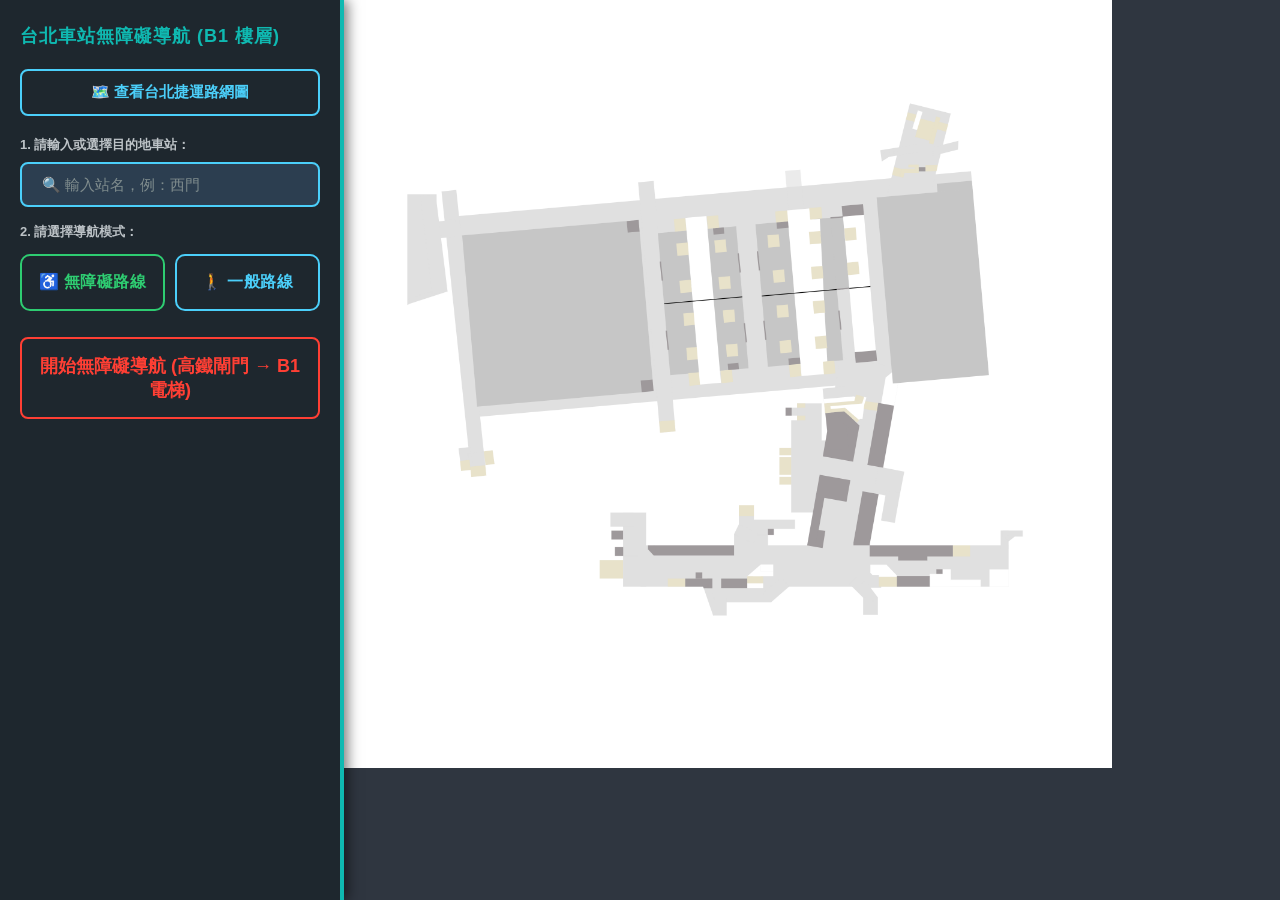
==== index.html @ f5178d15 "Add files via upload" ====
<!DOCTYPE html>
<html lang="zh-TW">
<head>
    <meta charset="UTF-8">
    <meta name="viewport" content="width=device-width, initial-scale=1.0">
    <title>台北車站無障礙導航 - finalfriday</title>
    <link rel="stylesheet" href="style.css">
</head>
<body>
    <div id="app">
        <div id="controls">
            <h2 class="sys-title">台北車站無障礙導航 (<span id="current-floor-display">B1 樓層</span>)</h2>
            
            <div class="control-group" style="margin-bottom: 20px;">
                <button class="btn" style="width: 100%; border-color: #4bcffa; color: #4bcffa;" onclick="openMapModal()">
                    🗺️ 查看台北捷運路網圖
                </button>
            </div>

            <div class="control-group">
                <label for="station-input">1. 請輸入或選擇目的地車站：</label>
                <div class="search-wrapper">
                    <input 
                        id="station-input" 
                        class="btn station-input" 
                        type="text" 
                        placeholder="🔍 輸入站名，例：西門" 
                        autocomplete="off"
                        oninput="filterStations(this.value)"
                        onfocus="showDropdown()"
                    />
                    <div id="station-dropdown" class="station-dropdown"></div>
                </div>
                <!-- 自動判斷方向顯示 -->
                <div id="direction-badge" class="direction-badge" style="display:none;"></div>
            </div>

            <div class="control-group">
                <label for="route-type">2. 請選擇導航模式：</label>
                <div class="btn-group">
                <button id="btn-accessible" class="btn mode-btn" onclick="setMode('accessible')">♿ 無障礙路線</button>
                <button id="btn-general" class="btn mode-btn" onclick="setMode('general')">🚶 一般路線</button>
                </div>
            </div>  

            <button id="main-nav-btn" class="btn nav-btn" onclick="startNav()">開始無障礙導航 (高鐵閘門 → B1 電梯)</button>

            <div id="next-floor-container" style="display: none; margin-top: 15px;"></div>
        </div>

        <div id="viewport">
            <div id="map-wrapper">
                <img id="map-img" src="taipei_b1.png" alt="台北車站地圖">
                <svg id="svg-layer">
                    <path id="route-path" d="" fill="none" stroke-width="20" stroke-linecap="round" stroke-linejoin="round"/>
                </svg>
            </div>
        </div>
    </div>

    <div id="mapModal" class="modal" onclick="closeMapModal()">
        <span class="modal-close">&times;</span>
        <img src="https://web.metro.taipei/pages/assets/images/routemap2023n.png" alt="捷運圖放大">
    </div>

    <script src="script.js"></script>
</body>
</html>
---- style.css ----
/* 基礎設定 */
body { margin: 0; background: #121212; color: #ecf0f1; font-family: 'Helvetica Neue', Helvetica, Arial, sans-serif; }

/* 左右排版：sidebar + map */
#app { display: flex; flex-direction: row; height: 100vh; overflow: hidden; }

/* 左側控制面板 */
#controls { 
    width: 300px;
    min-width: 300px;
    padding: 24px 20px; 
    background: #1e272e; 
    border-right: 4px solid #0fb9b1; 
    box-shadow: 4px 0 12px rgba(0,0,0,0.5); 
    z-index: 10;
    overflow-y: auto;
    display: flex;
    flex-direction: column;
}
.sys-title { margin: 0 0 20px 0; font-size: 18px; color: #0fb9b1; letter-spacing: 1px; line-height: 1.4; }
.control-group { margin-bottom: 16px; display: flex; flex-direction: column; gap: 8px; }
.control-group label { font-size: 13px; font-weight: bold; color: #bdc3c7; }
.btn-group { display: flex; gap: 12px; }

/* 按鍵質感邊框與特效 */
.btn { 
    padding: 12px 20px; 
    background: transparent; 
    border: 2px solid #4bcffa; 
    color: #4bcffa; 
    border-radius: 8px; 
    cursor: pointer; 
    font-size: 15px;
    font-weight: bold; 
    transition: all 0.3s ease;
}
.btn:hover { background: rgba(75, 207, 250, 0.1); }
.btn.active { background: #4bcffa; color: #1e272e; box-shadow: 0 0 10px rgba(75, 207, 250, 0.5); }

/* 下拉選單（舊的保留給其他用途） */
.select-btn { width: 100%; background: #2c3e50; color: #ecf0f1; appearance: none; outline: none; }
.select-btn:focus { border-color: #0fb9b1; }

/* 車站搜尋輸入框 */
.search-wrapper { position: relative; width: 100%; }
.station-input { 
    width: 100%; 
    box-sizing: border-box;
    background: #2c3e50; 
    color: #ecf0f1; 
    outline: none;
    border-color: #4bcffa;
}
.station-input:focus { border-color: #0fb9b1; box-shadow: 0 0 8px rgba(15,185,177,0.3); }
.station-input::placeholder { color: #7f8c8d; font-weight: normal; }

/* 搜尋下拉清單 */
.station-dropdown {
    display: none;
    position: absolute;
    top: calc(100% + 4px);
    left: 0; right: 0;
    background: #2c3e50;
    border: 2px solid #0fb9b1;
    border-radius: 8px;
    max-height: 220px;
    overflow-y: auto;
    z-index: 100;
    box-shadow: 0 8px 20px rgba(0,0,0,0.5);
}
.dd-item {
    padding: 10px 14px;
    cursor: pointer;
    font-size: 14px;
    color: #ecf0f1;
    display: flex;
    justify-content: space-between;
    align-items: center;
    border-bottom: 1px solid rgba(255,255,255,0.05);
    transition: background 0.15s;
}
.dd-item:last-child { border-bottom: none; }
.dd-item:hover { background: rgba(15,185,177,0.15); }
.dd-empty { color: #7f8c8d; cursor: default; justify-content: center; }
.dd-dir { font-size: 11px; font-weight: bold; padding: 2px 7px; border-radius: 10px; }
.dd-dir.nangang { background: rgba(75,207,250,0.15); color: #4bcffa; }
.dd-dir.dingpu  { background: rgba(46,204,113,0.15); color: #2ecc71; }

/* 自動判斷方向 badge */
.direction-badge {
    padding: 10px 14px;
    border-radius: 8px;
    font-size: 13px;
    font-weight: bold;
    letter-spacing: 0.5px;
    border: 2px solid;
    margin-top: 4px;
}
.direction-badge.nangang {
    border-color: #4bcffa;
    color: #4bcffa;
    background: rgba(75,207,250,0.08);
}
.direction-badge.dingpu {
    border-color: #2ecc71;
    color: #2ecc71;
    background: rgba(46,204,113,0.08);
}

/* 開始導航大按鈕 */
.nav-btn { width: 100%; margin-top: 10px; border-color: #ff3f34; color: #ff3f34; font-size: 18px; padding: 15px; }
.nav-btn:hover { background: #ff3f34; color: white; box-shadow: 0 0 15px rgba(255, 63, 52, 0.6); }

/* 🌟 新增：換樓層按鈕 (綠色系) */
.btn-success { width: 100%; border-color: #2ecc71; color: #2ecc71; font-size: 16px; padding: 12px; }
.btn-success:hover { background: #2ecc71; color: #1e272e; box-shadow: 0 0 15px rgba(46, 204, 113, 0.6); }

/* 右側地圖區域（佔剩餘全部空間） */
#viewport { flex: 1; overflow: auto; cursor: grab; background: #2f3640; }
#viewport:active { cursor: grabbing; }
#map-wrapper { 
    position: relative; 
    width: 2560px; height: 2560px; 
    transform-origin: 0 0;   /* 縮放基準點固定左上角 */
}
#map-img { width: 100%; height: 100%; object-fit: contain; display: block; }
#svg-layer { position: absolute; top: 0; left: 0; width: 2560px; height: 2560px; pointer-events: none; }

 /* 🌟 優化：黑化與現代毛玻璃特效遮罩 */
        .modal {
            display: none;
            position: fixed;
            z-index: 999;
            top: 0; left: 0; 
            width: 100vw; height: 100vh;
            background: rgba(10, 10, 10, 0.9); 
            backdrop-filter: blur(8px);       
            justify-content: center; 
            align-items: center;
        }

        /* 🌟 優化：讓捷運圖維持原圖比例，並適應螢幕 */
        .modal img { 
            max-width: 90%; 
            max-height: 85vh; 
            object-fit: contain; 
            border: 3px solid #0fb9b1; 
            border-radius: 12px; 
            box-shadow: 0 10px 30px rgba(0,0,0,0.8); 
        }

        /* 右上角關閉按鈕 */
        .modal-close { 
            position: absolute; 
            top: 25px; right: 35px; 
            color: #4bcffa; 
            font-size: 45px; 
            font-weight: bold;
            cursor: pointer; 
            transition: transform 0.2s;
        }
        .modal-close:hover { transform: scale(1.2); color: #ff3f34; }

        /* 按鈕群組排版 */
.btn-group { display: flex; gap: 10px; margin-top: 5px; }

/* 路線按鈕基本樣式 */
.mode-btn {
    flex: 1;
    padding: 16px 10px;
    font-size: 16px;
    font-weight: bold;
    border-width: 2px;
    border-style: solid;
    border-radius: 10px;
    background: transparent;
    cursor: pointer;
    transition: all 0.25s ease;
    letter-spacing: 0.5px;
}

/* ♿ 無障礙路線：綠色系 */
#btn-accessible {
    border-color: #2ecc71;
    color: #2ecc71;
}
#btn-accessible:hover {
    background: rgba(46, 204, 113, 0.12);
}
#btn-accessible.active {
    background: #2ecc71;
    color: #1e272e;
    box-shadow: 0 0 14px rgba(46, 204, 113, 0.6);
}

/* 🚶 一般路線：藍色系 */
#btn-general {
    border-color: #4bcffa;
    color: #4bcffa;
}
#btn-general:hover {
    background: rgba(75, 207, 250, 0.12);
}
#btn-general.active {
    background: #4bcffa;
    color: #1e272e;
    box-shadow: 0 0 14px rgba(75, 207, 250, 0.6);
}
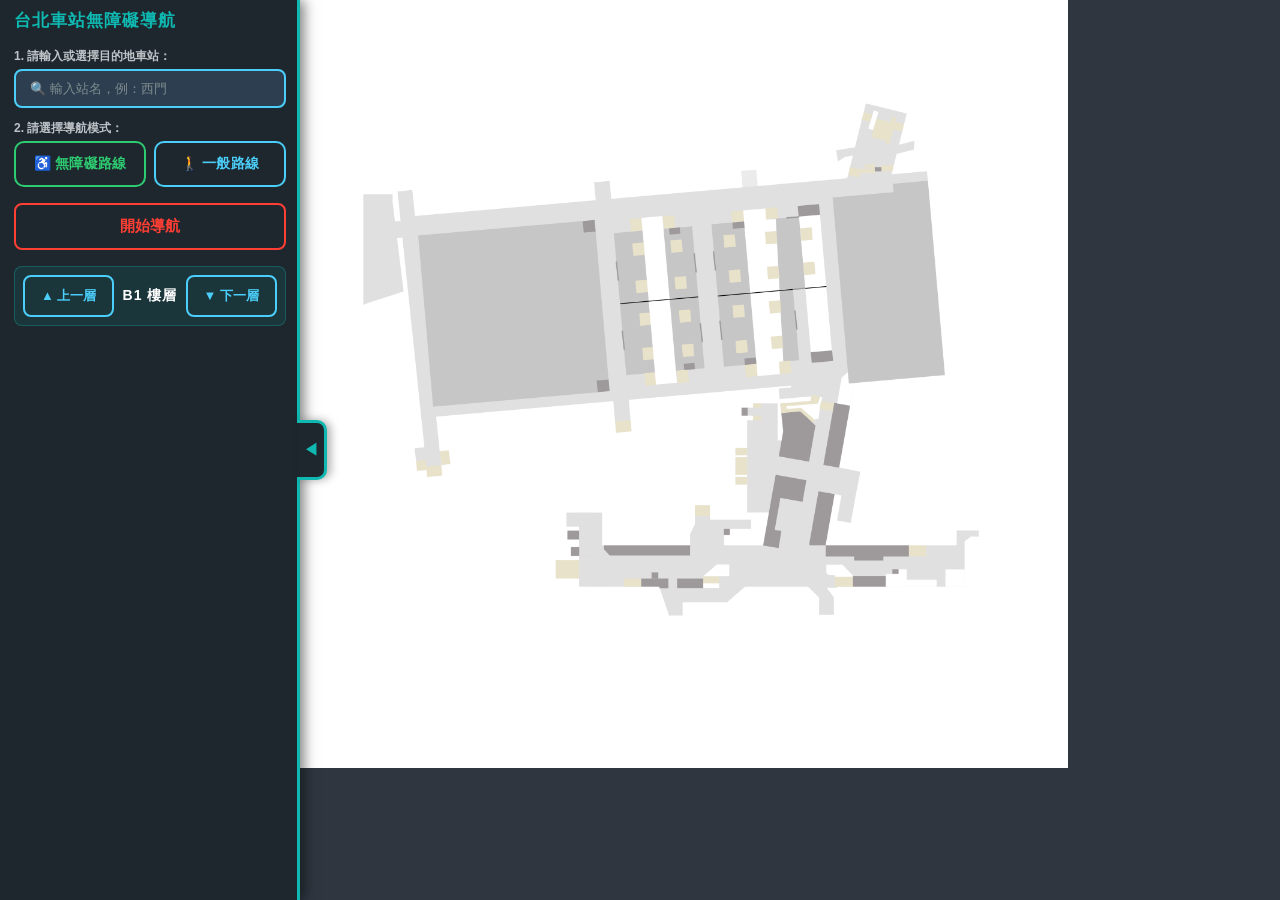
==== commit f7c27d6c: "Add files via upload V3" ====
--- a/index.html
+++ b/index.html
@@ -2,67 +2,87 @@
 <html lang="zh-TW">
 <head>
     <meta charset="UTF-8">
-    <meta name="viewport" content="width=device-width, initial-scale=1.0">
+    <meta name="viewport" content="width=device-width, initial-scale=1.0, maximum-scale=1.0, user-scalable=no, viewport-fit=cover">
+    <meta name="apple-mobile-web-app-capable" content="yes">
+    <meta name="apple-mobile-web-app-status-bar-style" content="black-translucent">
+    <meta name="theme-color" content="#1e272e">
+    <meta name="mobile-web-app-capable" content="yes">
     <title>台北車站無障礙導航 - finalfriday</title>
     <link rel="stylesheet" href="style.css">
 </head>
 <body>
     <div id="app">
         <div id="controls">
-            <h2 class="sys-title">台北車站無障礙導航 (<span id="current-floor-display">B1 樓層</span>)</h2>
+            <button id="toggle-sidebar-btn" class="toggle-btn" onclick="toggleSidebar()">◀</button>
             
-            <div class="control-group" style="margin-bottom: 20px;">
-                <button class="btn" style="width: 100%; border-color: #4bcffa; color: #4bcffa;" onclick="openMapModal()">
-                    🗺️ 查看台北捷運路網圖
-                </button>
+            <div id="controls-content">
+                <h2 class="sys-title">台北車站無障礙導航</h2>
+                
+                <div class="control-group">
+                    <label for="station-input">1. 請輸入或選擇目的地車站：</label>
+                    <div class="search-wrapper">
+                        <input 
+                            id="station-input" 
+                            class="btn station-input" 
+                            type="text" 
+                            placeholder="🔍 輸入站名，例：西門" 
+                            autocomplete="off"
+                            oninput="filterStations(this.value)"
+                            onfocus="showDropdown()"
+                        />
+                        <div id="station-dropdown" class="station-dropdown"></div>
+                    </div>
+                    <div id="direction-badge" class="direction-badge" style="display:none;"></div>
+                </div>
+
+                <div class="control-group">
+                    <label for="route-type">2. 請選擇導航模式：</label>
+                    <div class="btn-group">
+                        <button id="btn-accessible" class="btn mode-btn" onclick="setMode('accessible')">♿ 無障礙路線</button>
+                        <button id="btn-general" class="btn mode-btn" onclick="setMode('general')">🚶 一般路線</button>
+                    </div>
+                </div>  
+
+                <div id="general-route-options" class="control-group" style="display: none; margin-top: 10px;">
+                    <label>選擇一般路線方式：</label>
+                    <div class="btn-group" style="flex-wrap: wrap;">
+                        <button id="btn-sub-stairs" class="btn sub-mode-btn" onclick="setSubMode('stairs')">樓梯</button>
+                        <button id="btn-sub-escalator" class="btn sub-mode-btn" onclick="setSubMode('escalator')">自動扶梯</button>
+                        <button id="btn-sub-elevator" class="btn sub-mode-btn" onclick="setSubMode('elevator')">電梯</button>
+                        <button id="btn-sub-best" class="btn sub-mode-btn" onclick="setSubMode('best')">最佳路線</button>
+                    </div>
+                </div>
+
+                <button id="main-nav-btn" class="btn nav-btn" onclick="startNav()">開始導航</button>
+
+                <div id="floor-controls" class="floor-controls">
+                    <button class="btn floor-btn" onclick="changeFloor(-1)">▲ 上一層</button>
+                    <span id="current-floor-display" class="floor-display">B1 樓層</span>
+                    <button class="btn floor-btn" onclick="changeFloor(1)">▼ 下一層</button>
+                </div>
+
+                <div id="next-floor-container" style="display: none; margin-top: 15px;"></div>
             </div>
-
-            <div class="control-group">
-                <label for="station-input">1. 請輸入或選擇目的地車站：</label>
-                <div class="search-wrapper">
-                    <input 
-                        id="station-input" 
-                        class="btn station-input" 
-                        type="text" 
-                        placeholder="🔍 輸入站名，例：西門" 
-                        autocomplete="off"
-                        oninput="filterStations(this.value)"
-                        onfocus="showDropdown()"
-                    />
-                    <div id="station-dropdown" class="station-dropdown"></div>
-                </div>
-                <!-- 自動判斷方向顯示 -->
-                <div id="direction-badge" class="direction-badge" style="display:none;"></div>
-            </div>
-
-            <div class="control-group">
-                <label for="route-type">2. 請選擇導航模式：</label>
-                <div class="btn-group">
-                <button id="btn-accessible" class="btn mode-btn" onclick="setMode('accessible')">♿ 無障礙路線</button>
-                <button id="btn-general" class="btn mode-btn" onclick="setMode('general')">🚶 一般路線</button>
-                </div>
-            </div>  
-
-            <button id="main-nav-btn" class="btn nav-btn" onclick="startNav()">開始無障礙導航 (高鐵閘門 → B1 電梯)</button>
-
-            <div id="next-floor-container" style="display: none; margin-top: 15px;"></div>
         </div>
 
         <div id="viewport">
             <div id="map-wrapper">
                 <img id="map-img" src="taipei_b1.png" alt="台北車站地圖">
                 <svg id="svg-layer">
+                    <defs>
+                        <marker id="arrowhead-green" markerWidth="30" markerHeight="30" refX="25" refY="15" orient="auto">
+                            <polygon points="0,0 30,15 0,30" fill="#2ecc71" opacity="0.9"/>
+                        </marker>
+                        <marker id="arrowhead-blue" markerWidth="30" markerHeight="30" refX="25" refY="15" orient="auto">
+                            <polygon points="0,0 30,15 0,30" fill="#4bcffa" opacity="0.9"/>
+                        </marker>
+                    </defs>
                     <path id="route-path" d="" fill="none" stroke-width="20" stroke-linecap="round" stroke-linejoin="round"/>
                 </svg>
             </div>
         </div>
     </div>
 
-    <div id="mapModal" class="modal" onclick="closeMapModal()">
-        <span class="modal-close">&times;</span>
-        <img src="https://web.metro.taipei/pages/assets/images/routemap2023n.png" alt="捷運圖放大">
-    </div>
-
     <script src="script.js"></script>
 </body>
 </html>
--- a/style.css
+++ b/style.css
@@ -1,45 +1,166 @@
-/* 基礎設定 */
-body { margin: 0; background: #121212; color: #ecf0f1; font-family: 'Helvetica Neue', Helvetica, Arial, sans-serif; }
+/* 基礎設定 - 完全移除多餘邊距 */
+* { margin: 0; padding: 0; box-sizing: border-box; }
+html, body { 
+    margin: 0; 
+    padding: 0; 
+    width: 100%; 
+    height: 100%; 
+    background: #121212; 
+    color: #ecf0f1; 
+    font-family: 'Helvetica Neue', Helvetica, Arial, sans-serif; 
+    overflow: hidden;
+}
 
 /* 左右排版：sidebar + map */
-#app { display: flex; flex-direction: row; height: 100vh; overflow: hidden; }
-
-/* 左側控制面板 */
+#app { 
+    display: flex; 
+    flex-direction: row; 
+    width: 100vw; 
+    height: 100vh; 
+    height: 100dvh; /* 動態高度，解決手機瀏覽器網址列問題 */
+    overflow: hidden; 
+}
+
+/* 左側控制面板 - 更緊湊 */
 #controls { 
+    position: relative;
     width: 300px;
     min-width: 300px;
-    padding: 24px 20px; 
     background: #1e272e; 
-    border-right: 4px solid #0fb9b1; 
+    border-right: 3px solid #0fb9b1; 
     box-shadow: 4px 0 12px rgba(0,0,0,0.5); 
     z-index: 10;
+    display: flex;
+    flex-direction: column;
+    transition: width 0.3s ease, min-width 0.3s ease;
+}
+
+/* 收合狀態 */
+#controls.collapsed {
+    width: 0;
+    min-width: 0;
+    border-right: none;
+}
+
+/* 包裝控制面板內部元素的容器 (用於在收合時隱藏內容) */
+#controls-content {
+    padding: 16px 16px 12px 16px; 
     overflow-y: auto;
     display: flex;
     flex-direction: column;
-}
-.sys-title { margin: 0 0 20px 0; font-size: 18px; color: #0fb9b1; letter-spacing: 1px; line-height: 1.4; }
-.control-group { margin-bottom: 16px; display: flex; flex-direction: column; gap: 8px; }
-.control-group label { font-size: 13px; font-weight: bold; color: #bdc3c7; }
-.btn-group { display: flex; gap: 12px; }
+    gap: 6px;
+    width: 300px; /* 固定寬度，避免縮放時內容擠壓 */
+    transition: opacity 0.2s ease, visibility 0.2s;
+}
+
+#controls.collapsed #controls-content {
+    opacity: 0;
+    visibility: hidden;
+}
+
+/* 收合按鈕 */
+.toggle-btn {
+    position: absolute;
+    top: 50%;
+    right: -30px; /* 突出在控制欄外部 */
+    transform: translateY(-50%);
+    width: 30px;
+    height: 60px;
+    background: #1e272e;
+    border: 3px solid #0fb9b1;
+    border-left: none;
+    border-radius: 0 10px 10px 0;
+    color: #0fb9b1;
+    font-size: 16px;
+    cursor: pointer;
+    z-index: 20;
+    display: flex;
+    align-items: center;
+    justify-content: center;
+    box-shadow: 4px 0 8px rgba(0,0,0,0.3);
+    transition: background 0.3s, color 0.3s;
+}
+
+.toggle-btn:hover {
+    background: #0fb9b1;
+    color: #1e272e;
+}
+
+.sys-title { 
+    margin: 0 0 10px 0; 
+    font-size: 17px; 
+    color: #0fb9b1; 
+    letter-spacing: 1px; 
+    line-height: 1.3; 
+}
+.control-group { 
+    margin-bottom: 6px; 
+    display: flex; 
+    flex-direction: column; 
+    gap: 4px; 
+}
+.control-group label { 
+    font-size: 12px; 
+    font-weight: bold; 
+    color: #bdc3c7; 
+}
+.btn-group { display: flex; gap: 8px; }
+
+/* 樓層控制區 (自適應排版) */
+.floor-controls {
+    display: flex;
+    justify-content: space-between;
+    align-items: center;
+    gap: 6px;
+    margin-top: 10px;
+    margin-bottom: 8px;
+    background: rgba(15, 185, 177, 0.1);
+    padding: 8px;
+    border-radius: 8px;
+    border: 1px solid rgba(15, 185, 177, 0.3);
+    width: 100%;
+}
+
+.floor-btn {
+    flex: 1; /* 按鈕寬度平均分配 */
+    padding: 8px 4px;
+    font-size: 12px;
+    border-color: #0fb9b1;
+    color: #0fb9b1;
+    text-align: center;
+    white-space: nowrap;
+    overflow: hidden;
+    text-overflow: ellipsis;
+}
+
+.floor-btn:hover {
+    background: rgba(15, 185, 177, 0.2);
+}
+
+.floor-display {
+    flex: 1; /* 顯示區域與按鈕比例協調 */
+    text-align: center;
+    font-size: 14px;
+    font-weight: bold;
+    color: #fff;
+    letter-spacing: 1px;
+    white-space: nowrap;
+}
 
 /* 按鍵質感邊框與特效 */
 .btn { 
-    padding: 12px 20px; 
+    padding: 10px 14px; 
     background: transparent; 
     border: 2px solid #4bcffa; 
     color: #4bcffa; 
     border-radius: 8px; 
     cursor: pointer; 
-    font-size: 15px;
+    font-size: 13px;
     font-weight: bold; 
     transition: all 0.3s ease;
 }
 .btn:hover { background: rgba(75, 207, 250, 0.1); }
 .btn.active { background: #4bcffa; color: #1e272e; box-shadow: 0 0 10px rgba(75, 207, 250, 0.5); }
-
-/* 下拉選單（舊的保留給其他用途） */
-.select-btn { width: 100%; background: #2c3e50; color: #ecf0f1; appearance: none; outline: none; }
-.select-btn:focus { border-color: #0fb9b1; }
 
 /* 車站搜尋輸入框 */
 .search-wrapper { position: relative; width: 100%; }
@@ -50,6 +171,8 @@
     color: #ecf0f1; 
     outline: none;
     border-color: #4bcffa;
+    padding: 10px 14px;
+    font-size: 13px;
 }
 .station-input:focus { border-color: #0fb9b1; box-shadow: 0 0 8px rgba(15,185,177,0.3); }
 .station-input::placeholder { color: #7f8c8d; font-weight: normal; }
@@ -58,20 +181,20 @@
 .station-dropdown {
     display: none;
     position: absolute;
-    top: calc(100% + 4px);
+    top: calc(100% + 2px);
     left: 0; right: 0;
     background: #2c3e50;
     border: 2px solid #0fb9b1;
     border-radius: 8px;
-    max-height: 220px;
+    max-height: 160px;
     overflow-y: auto;
     z-index: 100;
     box-shadow: 0 8px 20px rgba(0,0,0,0.5);
 }
 .dd-item {
-    padding: 10px 14px;
+    padding: 8px 12px;
     cursor: pointer;
-    font-size: 14px;
+    font-size: 13px;
     color: #ecf0f1;
     display: flex;
     justify-content: space-between;
@@ -82,19 +205,19 @@
 .dd-item:last-child { border-bottom: none; }
 .dd-item:hover { background: rgba(15,185,177,0.15); }
 .dd-empty { color: #7f8c8d; cursor: default; justify-content: center; }
-.dd-dir { font-size: 11px; font-weight: bold; padding: 2px 7px; border-radius: 10px; }
+.dd-dir { font-size: 10px; font-weight: bold; padding: 2px 6px; border-radius: 10px; }
 .dd-dir.nangang { background: rgba(75,207,250,0.15); color: #4bcffa; }
 .dd-dir.dingpu  { background: rgba(46,204,113,0.15); color: #2ecc71; }
 
 /* 自動判斷方向 badge */
 .direction-badge {
-    padding: 10px 14px;
-    border-radius: 8px;
-    font-size: 13px;
+    padding: 6px 10px;
+    border-radius: 6px;
+    font-size: 11px;
     font-weight: bold;
-    letter-spacing: 0.5px;
+    letter-spacing: 0.3px;
     border: 2px solid;
-    margin-top: 4px;
+    margin-top: 2px;
 }
 .direction-badge.nangang {
     border-color: #4bcffa;
@@ -108,67 +231,50 @@
 }
 
 /* 開始導航大按鈕 */
-.nav-btn { width: 100%; margin-top: 10px; border-color: #ff3f34; color: #ff3f34; font-size: 18px; padding: 15px; }
+.nav-btn { 
+    width: 100%; 
+    margin-top: 4px; 
+    border-color: #ff3f34; 
+    color: #ff3f34; 
+    font-size: 15px; 
+    padding: 12px; 
+}
 .nav-btn:hover { background: #ff3f34; color: white; box-shadow: 0 0 15px rgba(255, 63, 52, 0.6); }
 
-/* 🌟 新增：換樓層按鈕 (綠色系) */
-.btn-success { width: 100%; border-color: #2ecc71; color: #2ecc71; font-size: 16px; padding: 12px; }
-.btn-success:hover { background: #2ecc71; color: #1e272e; box-shadow: 0 0 15px rgba(46, 204, 113, 0.6); }
-
-/* 右側地圖區域（佔剩餘全部空間） */
-#viewport { flex: 1; overflow: auto; cursor: grab; background: #2f3640; }
+/* 距離與時間統計列 */
+.route-stats {
+    padding: 6px 10px;
+    margin-bottom: 6px;
+    background: rgba(15, 185, 177, 0.08);
+    border: 1px solid rgba(15, 185, 177, 0.4);
+    border-radius: 6px;
+    font-size: 12px;
+    color: #0fb9b1;
+    letter-spacing: 0.3px;
+}
+
+/* 右側地圖區域 */
+#viewport { 
+    flex: 1; 
+    overflow: auto; 
+    cursor: grab; 
+    background: #2f3640; 
+}
 #viewport:active { cursor: grabbing; }
 #map-wrapper { 
     position: relative; 
-    width: 2560px; height: 2560px; 
-    transform-origin: 0 0;   /* 縮放基準點固定左上角 */
+    width: 2560px; 
+    height: 2560px; 
+    transform-origin: 0 0;
 }
 #map-img { width: 100%; height: 100%; object-fit: contain; display: block; }
 #svg-layer { position: absolute; top: 0; left: 0; width: 2560px; height: 2560px; pointer-events: none; }
-
- /* 🌟 優化：黑化與現代毛玻璃特效遮罩 */
-        .modal {
-            display: none;
-            position: fixed;
-            z-index: 999;
-            top: 0; left: 0; 
-            width: 100vw; height: 100vh;
-            background: rgba(10, 10, 10, 0.9); 
-            backdrop-filter: blur(8px);       
-            justify-content: center; 
-            align-items: center;
-        }
-
-        /* 🌟 優化：讓捷運圖維持原圖比例，並適應螢幕 */
-        .modal img { 
-            max-width: 90%; 
-            max-height: 85vh; 
-            object-fit: contain; 
-            border: 3px solid #0fb9b1; 
-            border-radius: 12px; 
-            box-shadow: 0 10px 30px rgba(0,0,0,0.8); 
-        }
-
-        /* 右上角關閉按鈕 */
-        .modal-close { 
-            position: absolute; 
-            top: 25px; right: 35px; 
-            color: #4bcffa; 
-            font-size: 45px; 
-            font-weight: bold;
-            cursor: pointer; 
-            transition: transform 0.2s;
-        }
-        .modal-close:hover { transform: scale(1.2); color: #ff3f34; }
-
-        /* 按鈕群組排版 */
-.btn-group { display: flex; gap: 10px; margin-top: 5px; }
 
 /* 路線按鈕基本樣式 */
 .mode-btn {
     flex: 1;
-    padding: 16px 10px;
-    font-size: 16px;
+    padding: 12px 8px;
+    font-size: 14px;
     font-weight: bold;
     border-width: 2px;
     border-style: solid;
@@ -176,7 +282,26 @@
     background: transparent;
     cursor: pointer;
     transition: all 0.25s ease;
-    letter-spacing: 0.5px;
+    letter-spacing: 0.3px;
+}
+
+/* 一般路線子選項按鈕 */
+.sub-mode-btn {
+    flex: 1 1 40%; /* 讓按鈕可以折行顯示 */
+    padding: 8px 4px;
+    font-size: 12px;
+    border-color: #f39c12; /* 使用橘黃色區隔 */
+    color: #f39c12;
+}
+
+.sub-mode-btn:hover {
+    background: rgba(243, 156, 18, 0.12);
+}
+
+.sub-mode-btn.active {
+    background: #f39c12;
+    color: #1e272e;
+    box-shadow: 0 0 10px rgba(243, 156, 18, 0.5);
 }
 
 /* ♿ 無障礙路線：綠色系 */
@@ -205,4 +330,227 @@
     background: #4bcffa;
     color: #1e272e;
     box-shadow: 0 0 14px rgba(75, 207, 250, 0.6);
+}
+
+/* ============================================
+   📱 手機 APP 風格響應式設計
+   ============================================ */
+
+/* 針對手機螢幕 (最大寬度 768px) */
+@media screen and (max-width: 768px) {
+    
+    #app {
+        flex-direction: row; 
+    }
+
+    #controls {
+        position: absolute;
+        top: 0;
+        left: 0;
+        height: 100%;
+        max-height: none;
+        width: 80%; 
+        background: rgba(30, 39, 46, 0.98);
+        border-right: 3px solid #0fb9b1;
+        border-bottom: none;
+        border-radius: 0;
+        box-shadow: 4px 0 20px rgba(0,0,0,0.6);
+    }
+    
+    #controls-content {
+        width: 100%; 
+        padding: 10px 14px 12px 14px;
+    }
+
+    #controls.collapsed {
+        width: 0;
+        border-right: none;
+    }
+    
+    .toggle-btn {
+        width: 40px;
+        height: 80px;
+        right: -40px;
+        font-size: 20px;
+        border-radius: 0 15px 15px 0;
+    }
+
+    .sys-title {
+        font-size: 14px;
+        margin: 0 0 6px 0;
+    }
+
+    .control-group {
+        margin-bottom: 4px;
+        gap: 3px;
+    }
+    .control-group label {
+        font-size: 11px;
+    }
+
+    .btn {
+        padding: 8px 12px;
+        font-size: 12px;
+        border-radius: 8px;
+    }
+
+    .nav-btn {
+        font-size: 13px;
+        padding: 10px;
+        margin-top: 4px;
+    }
+
+    .mode-btn {
+        padding: 10px 6px;
+        font-size: 12px;
+        border-radius: 8px;
+    }
+
+    .station-input {
+        font-size: 13px;
+        padding: 8px 12px;
+    }
+
+    .direction-badge {
+        font-size: 11px;
+        padding: 5px 10px;
+    }
+
+    #viewport {
+        flex: 1;
+        min-height: 0;
+        background: #2f3640;
+        position: relative;
+        width: 100%;
+    }
+
+    #map-wrapper {
+        width: 2560px;
+        height: 2560px;
+        transform-origin: 0 0;
+    }
+
+    .route-stats {
+        font-size: 11px;
+        padding: 5px 8px;
+    }
+
+    .station-dropdown {
+        max-height: 120px;
+    }
+    .dd-item {
+        padding: 6px 10px;
+        font-size: 12px;
+    }
+    .dd-dir {
+        font-size: 9px;
+        padding: 1px 5px;
+    }
+
+    #next-floor-container {
+        margin-top: 4px !important;
+    }
+    
+    .floor-controls {
+        padding: 6px;
+        margin-top: 8px;
+        gap: 4px;
+    }
+    
+    .floor-btn {
+        padding: 6px 2px;
+        font-size: 11px;
+    }
+    
+    .floor-display {
+        font-size: 12px;
+    }
+}
+
+/* 小手機 (最大寬度 400px) */
+@media screen and (max-width: 400px) {
+    #controls {
+        width: 90%;
+    }
+    .sys-title {
+        font-size: 12px;
+    }
+    .btn {
+        padding: 6px 8px;
+        font-size: 11px;
+    }
+    .mode-btn {
+        padding: 8px 4px;
+        font-size: 11px;
+    }
+    .nav-btn {
+        font-size: 12px;
+        padding: 8px;
+    }
+    .station-input {
+        font-size: 12px;
+        padding: 6px 10px;
+    }
+    .control-group label {
+        font-size: 10px;
+    }
+    .floor-btn {
+        font-size: 10px;
+    }
+    .floor-display {
+        font-size: 11px;
+    }
+}
+
+/* iPhone 安全區域 */
+@supports (padding: max(0px)) {
+    #controls-content {
+        padding-top: max(10px, env(safe-area-inset-top));
+        padding-bottom: max(10px, env(safe-area-inset-bottom));
+        padding-left: max(14px, env(safe-area-inset-left));
+        padding-right: max(14px, env(safe-area-inset-right));
+    }
+}
+
+/* 平板 (768px ~ 1024px) */
+@media screen and (min-width: 769px) and (max-width: 1024px) {
+    #controls {
+        width: 260px;
+        min-width: 260px;
+    }
+    #controls-content {
+        width: 260px;
+        padding: 14px 14px 10px 14px;
+    }
+    .sys-title {
+        font-size: 15px;
+    }
+    .btn {
+        padding: 8px 14px;
+        font-size: 13px;
+    }
+}
+
+/* 滾動條美化 */
+#controls-content::-webkit-scrollbar {
+    width: 3px;
+}
+#controls-content::-webkit-scrollbar-track {
+    background: transparent;
+}
+#controls-content::-webkit-scrollbar-thumb {
+    background: #0fb9b1;
+    border-radius: 10px;
+}
+#controls-content {
+    scrollbar-width: thin;
+    scrollbar-color: #0fb9b1 transparent;
+}
+
+.station-dropdown::-webkit-scrollbar {
+    width: 3px;
+}
+.station-dropdown::-webkit-scrollbar-thumb {
+    background: #0fb9b1;
+    border-radius: 10px;
 }
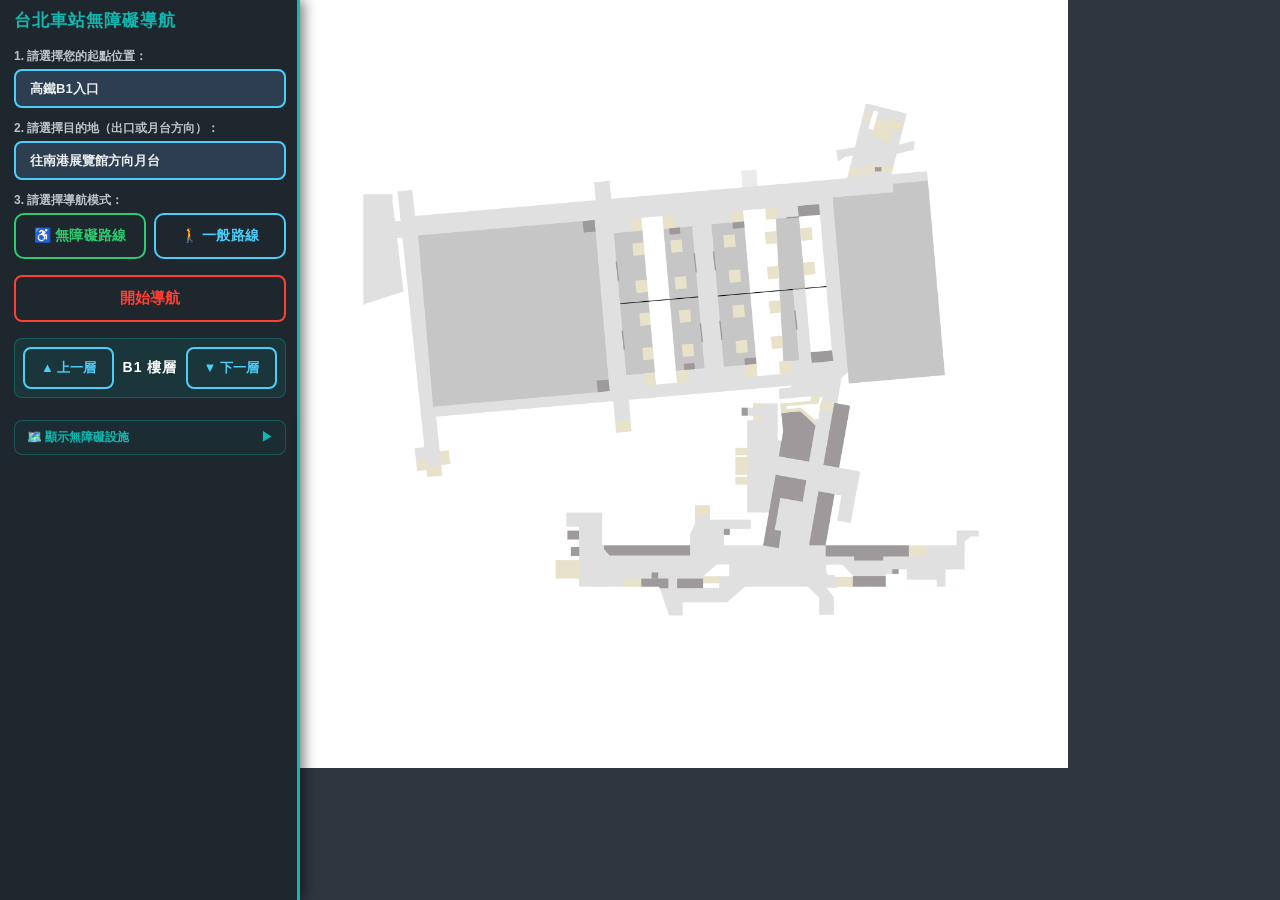
==== commit d2bc34b2: "Add files via upload" ====
--- a/index.html
+++ b/index.html
@@ -19,24 +19,40 @@
                 <h2 class="sys-title">台北車站無障礙導航</h2>
                 
                 <div class="control-group">
-                    <label for="station-input">1. 請輸入或選擇目的地車站：</label>
-                    <div class="search-wrapper">
+                    <label for="origin-input">1. 請選擇您的起點位置：</label>
+                    <div class="origin-search-wrapper">
                         <input 
-                            id="station-input" 
+                            id="origin-input" 
                             class="btn station-input" 
                             type="text" 
-                            placeholder="🔍 輸入站名，例：西門" 
+                            placeholder="🚏 選擇起點出口或入口" 
                             autocomplete="off"
-                            oninput="filterStations(this.value)"
-                            onfocus="showDropdown()"
+                            oninput="filterOrigins(this.value)"
+                            onfocus="showOriginDropdown()"
                         />
-                        <div id="station-dropdown" class="station-dropdown"></div>
+                        <div id="origin-dropdown" class="station-dropdown"></div>
+                    </div>
+                </div>
+
+                <div class="control-group">
+                    <label for="dest-input">2. 請選擇目的地（出口或月台方向）：</label>
+                    <div class="dest-search-wrapper">
+                        <input 
+                            id="dest-input" 
+                            class="btn station-input" 
+                            type="text" 
+                            placeholder="🎯 選擇目的地出口或月台" 
+                            autocomplete="off"
+                            oninput="filterDests(this.value)"
+                            onfocus="showDestDropdown()"
+                        />
+                        <div id="dest-dropdown" class="station-dropdown"></div>
                     </div>
                     <div id="direction-badge" class="direction-badge" style="display:none;"></div>
                 </div>
 
                 <div class="control-group">
-                    <label for="route-type">2. 請選擇導航模式：</label>
+                    <label for="route-type">3. 請選擇導航模式：</label>
                     <div class="btn-group">
                         <button id="btn-accessible" class="btn mode-btn" onclick="setMode('accessible')">♿ 無障礙路線</button>
                         <button id="btn-general" class="btn mode-btn" onclick="setMode('general')">🚶 一般路線</button>
@@ -62,6 +78,41 @@
                 </div>
 
                 <div id="next-floor-container" style="display: none; margin-top: 15px;"></div>
+                
+                <button id="reset-nav-btn" class="btn reset-btn" style="display: none; margin-top: 10px;" onclick="resetNavigation()">重設路線</button>
+
+                <div class="facility-panel">
+                    <div class="facility-panel-title" onclick="toggleFacilityPanel()">
+                        <span>🗺️ 顯示無障礙設施</span>
+                        <span id="facility-arrow">▶</span>
+                    </div>
+                    <div id="facility-checkboxes" class="facility-checkboxes" style="display:none;">
+                        <label class="facility-item">
+                            <input type="checkbox" id="fac-elevator" onchange="renderFacilityMarkers()">
+                            <span class="fac-dot fac-elevator"></span>電梯
+                        </label>
+                        <label class="facility-item">
+                            <input type="checkbox" id="fac-stair" onchange="renderFacilityMarkers()">
+                            <span class="fac-dot fac-stair"></span>樓梯
+                        </label>
+                        <label class="facility-item">
+                            <input type="checkbox" id="fac-escalator" onchange="renderFacilityMarkers()">
+                            <span class="fac-dot fac-escalator"></span>手扶梯
+                        </label>
+                        <label class="facility-item">
+                            <input type="checkbox" id="fac-ramp" onchange="renderFacilityMarkers()">
+                            <span class="fac-dot fac-ramp"></span>坡道
+                        </label>
+                        <label class="facility-item">
+                            <input type="checkbox" id="fac-exit" onchange="renderFacilityMarkers()">
+                            <span class="fac-dot fac-exit"></span>出入口
+                        </label>
+                        <label class="facility-item">
+                            <input type="checkbox" id="fac-info" onchange="renderFacilityMarkers()">
+                            <span class="fac-dot fac-info"></span>詢問處
+                        </label>
+                    </div>
+                </div>
             </div>
         </div>
 
--- a/style.css
+++ b/style.css
@@ -26,12 +26,14 @@
     position: relative;
     width: 300px;
     min-width: 300px;
+    height: 100%;
     background: #1e272e; 
     border-right: 3px solid #0fb9b1; 
     box-shadow: 4px 0 12px rgba(0,0,0,0.5); 
     z-index: 10;
     display: flex;
     flex-direction: column;
+    overflow: hidden;
     transition: width 0.3s ease, min-width 0.3s ease;
 }
 
@@ -46,6 +48,8 @@
 #controls-content {
     padding: 16px 16px 12px 16px; 
     overflow-y: auto;
+    flex: 1;
+    min-height: 0;
     display: flex;
     flex-direction: column;
     gap: 6px;
@@ -163,7 +167,7 @@
 .btn.active { background: #4bcffa; color: #1e272e; box-shadow: 0 0 10px rgba(75, 207, 250, 0.5); }
 
 /* 車站搜尋輸入框 */
-.search-wrapper { position: relative; width: 100%; }
+.search-wrapper, .origin-search-wrapper, .dest-search-wrapper { position: relative; width: 100%; }
 .station-input { 
     width: 100%; 
     box-sizing: border-box;
@@ -360,6 +364,8 @@
     #controls-content {
         width: 100%; 
         padding: 10px 14px 12px 14px;
+        flex: 1;
+        min-height: 0;
     }
 
     #controls.collapsed {
@@ -553,4 +559,101 @@
 .station-dropdown::-webkit-scrollbar-thumb {
     background: #0fb9b1;
     border-radius: 10px;
+}
+
+/* 新增：重設路線按鈕樣式 */
+.reset-btn {
+    width: 100%;
+    border-color: #ff3f34;
+    color: #ff3f34;
+    font-size: 14px;
+    padding: 10px;
+    background: rgba(255, 63, 52, 0.05);
+}
+.reset-btn:hover {
+    background: #ff3f34;
+    color: white;
+}
+
+/* ── 無障礙設施面板 ────────────────────────────────────── */
+.facility-panel {
+    margin-top: 8px;
+    border: 1px solid rgba(15, 185, 177, 0.3);
+    border-radius: 8px;
+    overflow: hidden;
+    background: rgba(15, 185, 177, 0.04);
+    flex-shrink: 0;
+}
+
+.facility-panel-title {
+    display: flex;
+    justify-content: space-between;
+    align-items: center;
+    padding: 8px 12px;
+    cursor: pointer;
+    font-size: 12px;
+    font-weight: bold;
+    color: #0fb9b1;
+    user-select: none;
+    transition: background 0.2s;
+}
+.facility-panel-title:hover { background: rgba(15, 185, 177, 0.1); }
+
+.facility-checkboxes {
+    display: grid;
+    grid-template-columns: 1fr 1fr 1fr;
+    gap: 5px;
+    padding: 8px 10px 10px;
+}
+
+.facility-item {
+    display: flex;
+    align-items: center;
+    gap: 5px;
+    cursor: pointer;
+    font-size: 11px;
+    color: #ecf0f1;
+    padding: 5px 6px;
+    border-radius: 6px;
+    border: 1px solid rgba(255,255,255,0.07);
+    background: rgba(255,255,255,0.03);
+    transition: background 0.2s;
+    user-select: none;
+    white-space: nowrap;
+}
+.facility-item:hover { background: rgba(255,255,255,0.08); }
+
+.facility-item input[type="checkbox"] {
+    width: 13px;
+    height: 13px;
+    accent-color: #0fb9b1;
+    cursor: pointer;
+    flex-shrink: 0;
+}
+
+.fac-dot {
+    width: 9px;
+    height: 9px;
+    border-radius: 50%;
+    flex-shrink: 0;
+    display: inline-block;
+}
+.fac-elevator  { background: #e74c3c; }
+.fac-stair     { background: #e67e22; }
+.fac-escalator { background: #9b59b6; }
+.fac-ramp      { background: #27ae60; }
+.fac-exit      { background: #2980b9; }
+.fac-info      { background: #16a085; }
+
+@media screen and (max-width: 768px) {
+    .facility-checkboxes {
+        grid-template-columns: 1fr 1fr 1fr;
+        gap: 4px;
+        padding: 6px 8px 8px;
+    }
+    .facility-item { font-size: 10px; padding: 4px 5px; }
+    .facility-panel-title { font-size: 11px; padding: 7px 10px; }
+}
+@media screen and (max-width: 400px) {
+    .facility-checkboxes { grid-template-columns: 1fr 1fr; }
 }
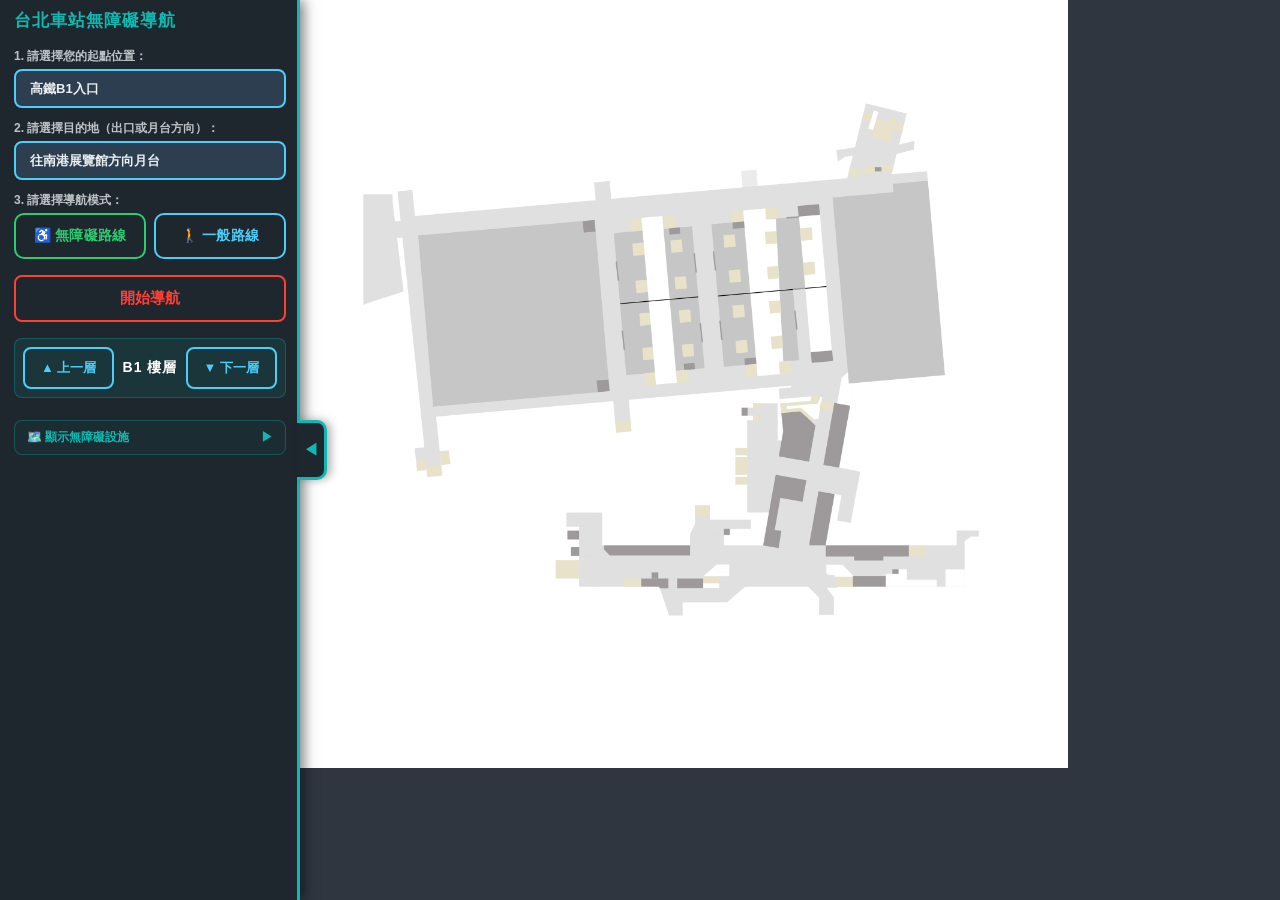
==== commit 5c552496: "Update index.html" ====
--- a/index.html
+++ b/index.html
@@ -136,4 +136,4 @@
 
     <script src="script.js"></script>
 </body>
-</html>+</html>
--- a/style.css
+++ b/style.css
@@ -33,7 +33,7 @@
     z-index: 10;
     display: flex;
     flex-direction: column;
-    overflow: hidden;
+    overflow: visible;
     transition: width 0.3s ease, min-width 0.3s ease;
 }
 
@@ -656,4 +656,4 @@
 }
 @media screen and (max-width: 400px) {
     .facility-checkboxes { grid-template-columns: 1fr 1fr; }
-}+}
